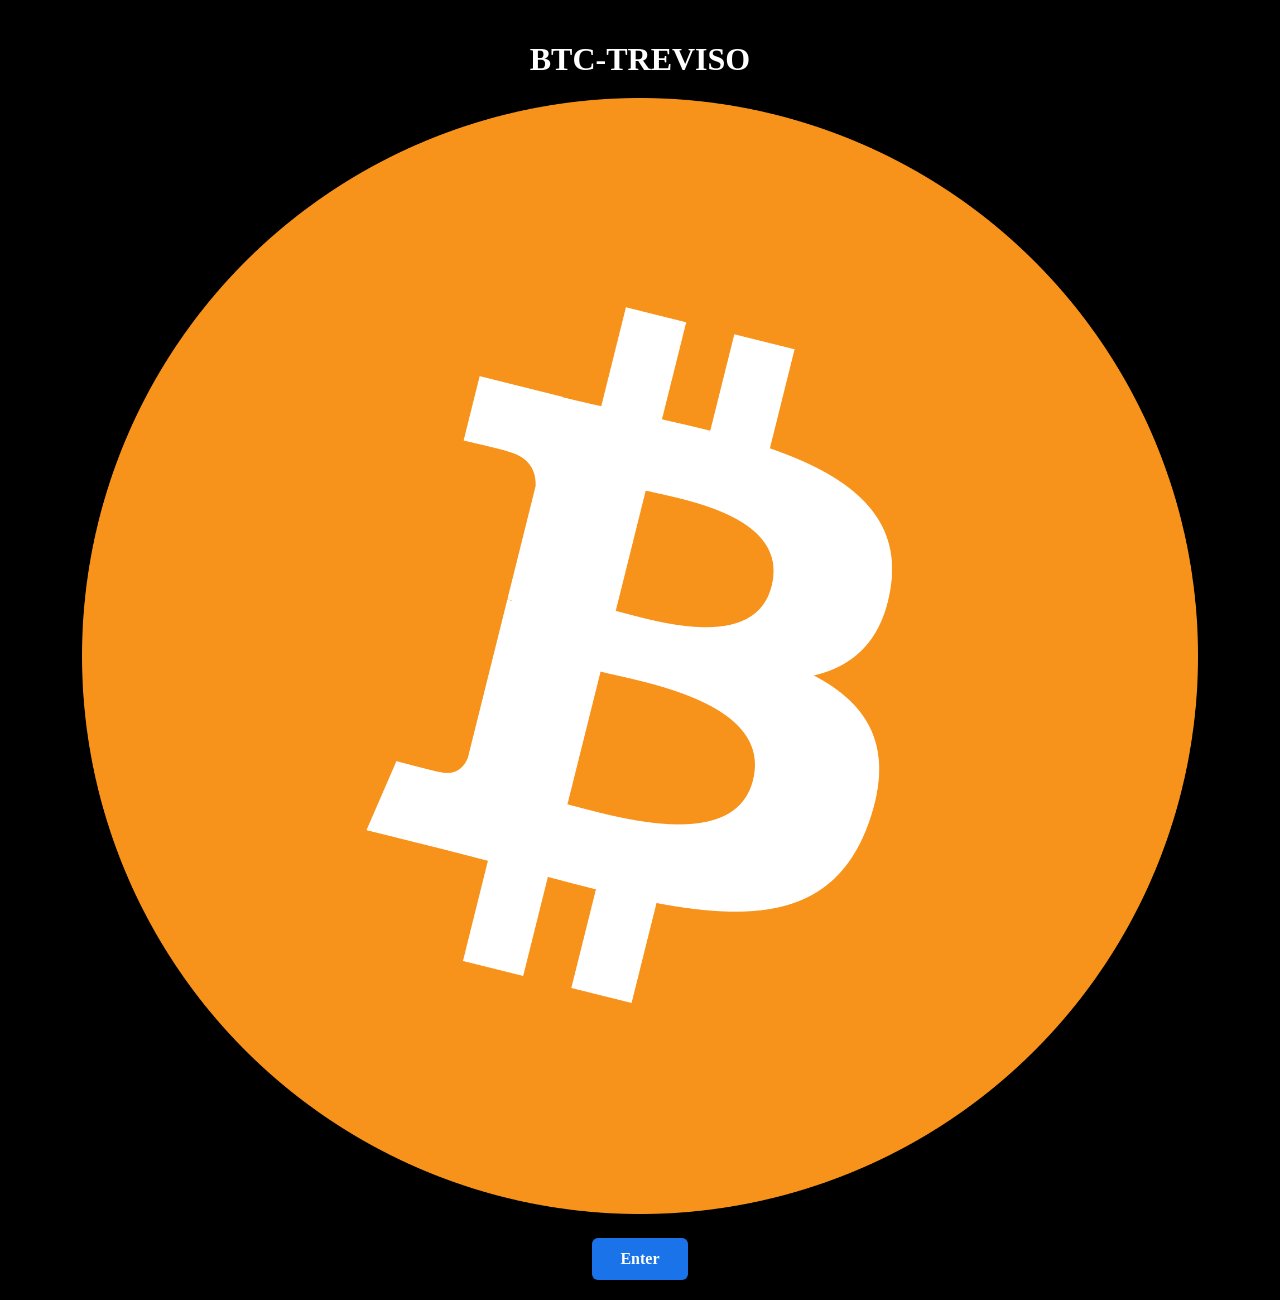
==== index.html @ 6cca7c6c "Fix link case sensitivity in index.html" ====
<!DOCTYPE html>
<html>
<head>
  <meta http-equiv="content-type" content="text/html; charset=UTF-8">
  <meta name="viewport" content="width=device-width, initial-scale=1.0">
  <title>index</title>
  <style>
    body {
      background-color: black;
      display: flex;
      flex-direction: column; /* Stack items vertically on smaller screens */
      justify-content: center;
      align-items: center;
      min-height: 100vh;
      margin: 0;
      padding: 20px; /* Add some padding for better mobile viewing */
      box-sizing: border-box; /* Include padding in element's total width and height */
      text-align: center; /* Center text content */
    }
    h1 {
      color: white;
      margin-bottom: 20px; /* Add some space between heading and image */
    }
    img {
      max-width: 90%; /* Ensure the image doesn't overflow on smaller screens */
      height: auto; /* Maintain aspect ratio */
    }

    /* Enter button styles */
    .enter-button {
      display: inline-block;
      margin-top: 24px;
      padding: 12px 28px;
      background-color: #1a73e8;
      color: #ffffff;
      text-decoration: none;
      font-weight: 600;
      border-radius: 6px;
      border: 0;
      cursor: pointer;
      transition: background-color 0.15s ease;
    }
    .enter-button:hover,
    .enter-button:focus {
      background-color: #155ab6;
      outline: none;
    }

    /* Optional: Adjust font size for better readability on smaller screens */
    @media (max-width: 600px) {
      h1 {
        font-size: 1.5em;
      }
      .enter-button {
        padding: 10px 20px;
      }
    }
  </style>
</head>
<body>
  <h1>BTC-TREVISO</h1>
  <img src="index_files/btc-logo.png" alt="BTC Treviso logo" title="btc">

  <!-- Enter button: change href to the page you want to link to -->
  <a href="Bitcoiners.Guide.html" class="enter-button" role="button" aria-label="Enter site">Enter</a>
</body>
</html>
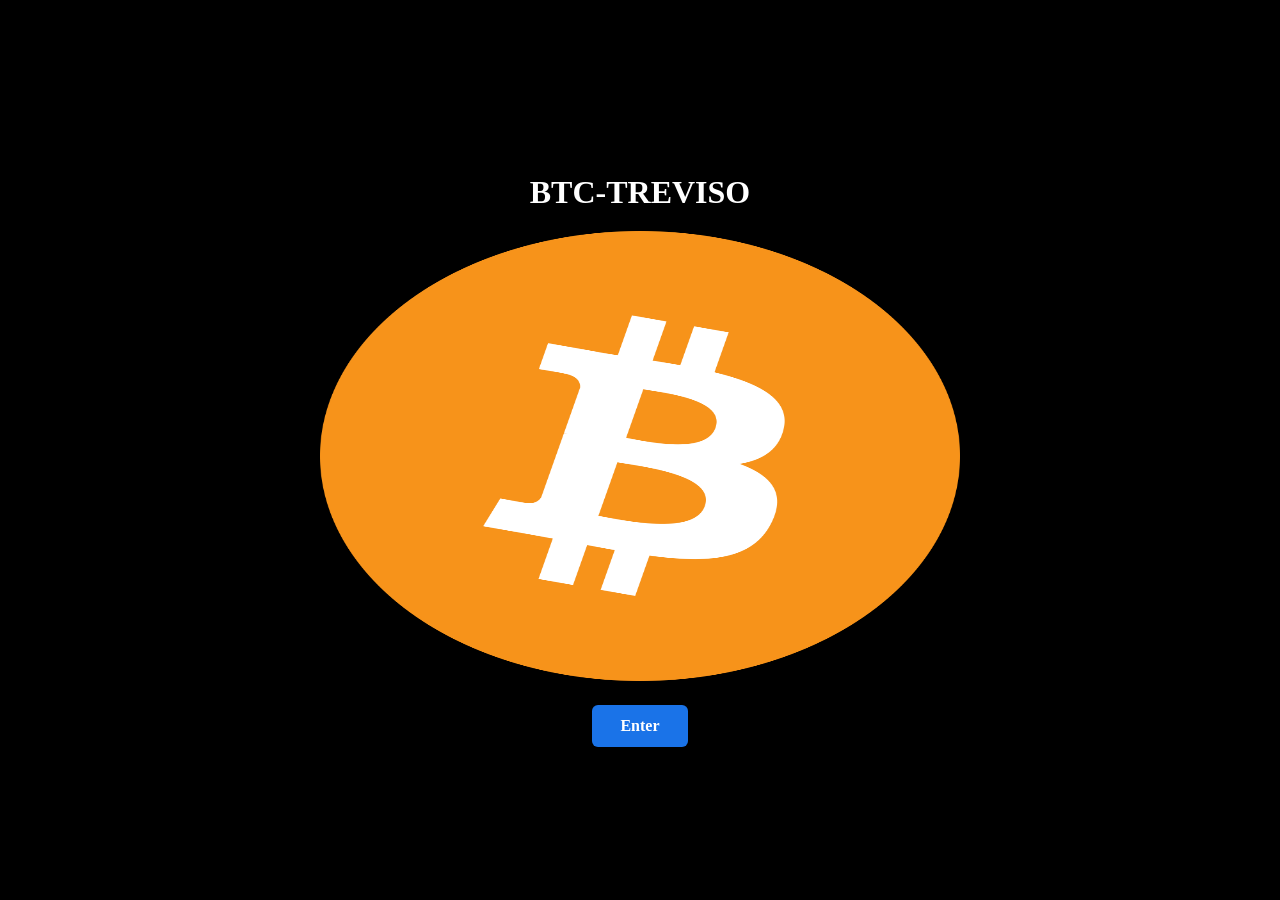
==== commit fc42cdba: "Add files via upload" ====
--- a/index.html
+++ b/index.html
@@ -21,9 +21,14 @@
       color: white;
       margin-bottom: 20px; /* Add some space between heading and image */
     }
+
+    /* Make the image occupy half of the viewport width (metà del viewport) */
     img {
-      max-width: 90%; /* Ensure the image doesn't overflow on smaller screens */
-      height: auto; /* Maintain aspect ratio */
+      width: 50vw;      /* Image will be 50% of the viewport width */
+      max-width: 90%;   /* Fallback to avoid overflow on extremely small screens */
+      max-height: 50vh; /* Prevent image from exceeding half the viewport height */
+      height: auto;     /* Maintain aspect ratio */
+      display: block;
     }
 
     /* Enter button styles */
@@ -62,6 +67,6 @@
   <img src="index_files/btc-logo.png" alt="BTC Treviso logo" title="btc">
 
   <!-- Enter button: change href to the page you want to link to -->
-  <a href="Bitcoiners.Guide.html" class="enter-button" role="button" aria-label="Enter site">Enter</a>
+  <a href="/Bitcoiner.Guide.html" class="enter-button" role="button" aria-label="Enter site">Enter</a>
 </body>
-</html>
+</html>
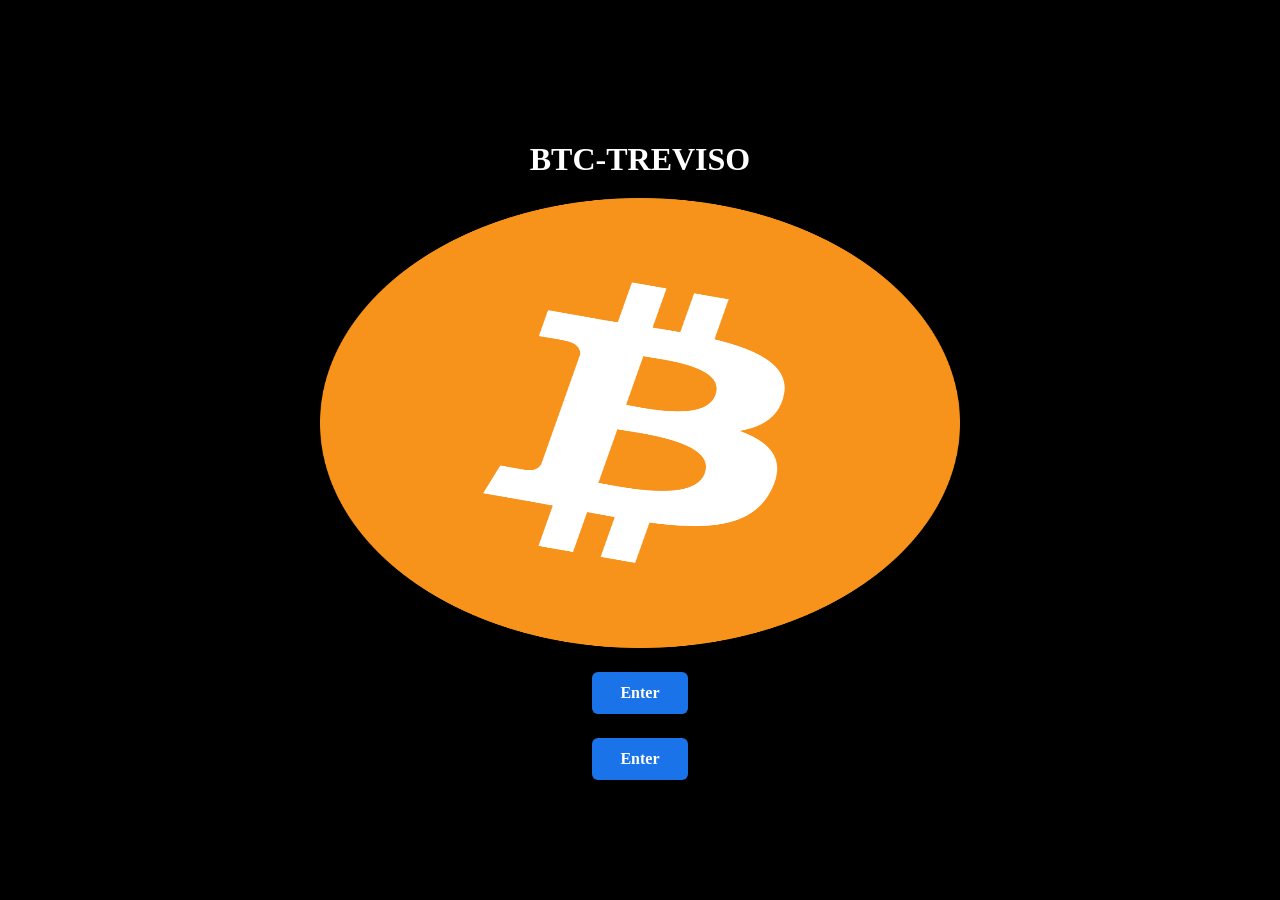
==== commit 59c5eb56: "Fix duplicate enter button in index.html" ====
--- a/index.html
+++ b/index.html
@@ -69,4 +69,9 @@
   <!-- Enter button: change href to the page you want to link to -->
   <a href="/Bitcoiner.Guide.html" class="enter-button" role="button" aria-label="Enter site">Enter</a>
 </body>
-</html>+</html>
+
+  <!-- Enter button: change href to the page you want to link to -->
+  <a href="/Bitcoiner.Guide.html" class="enter-button" role="button" aria-label="Enter site">Enter</a>
+</body>
+</html>
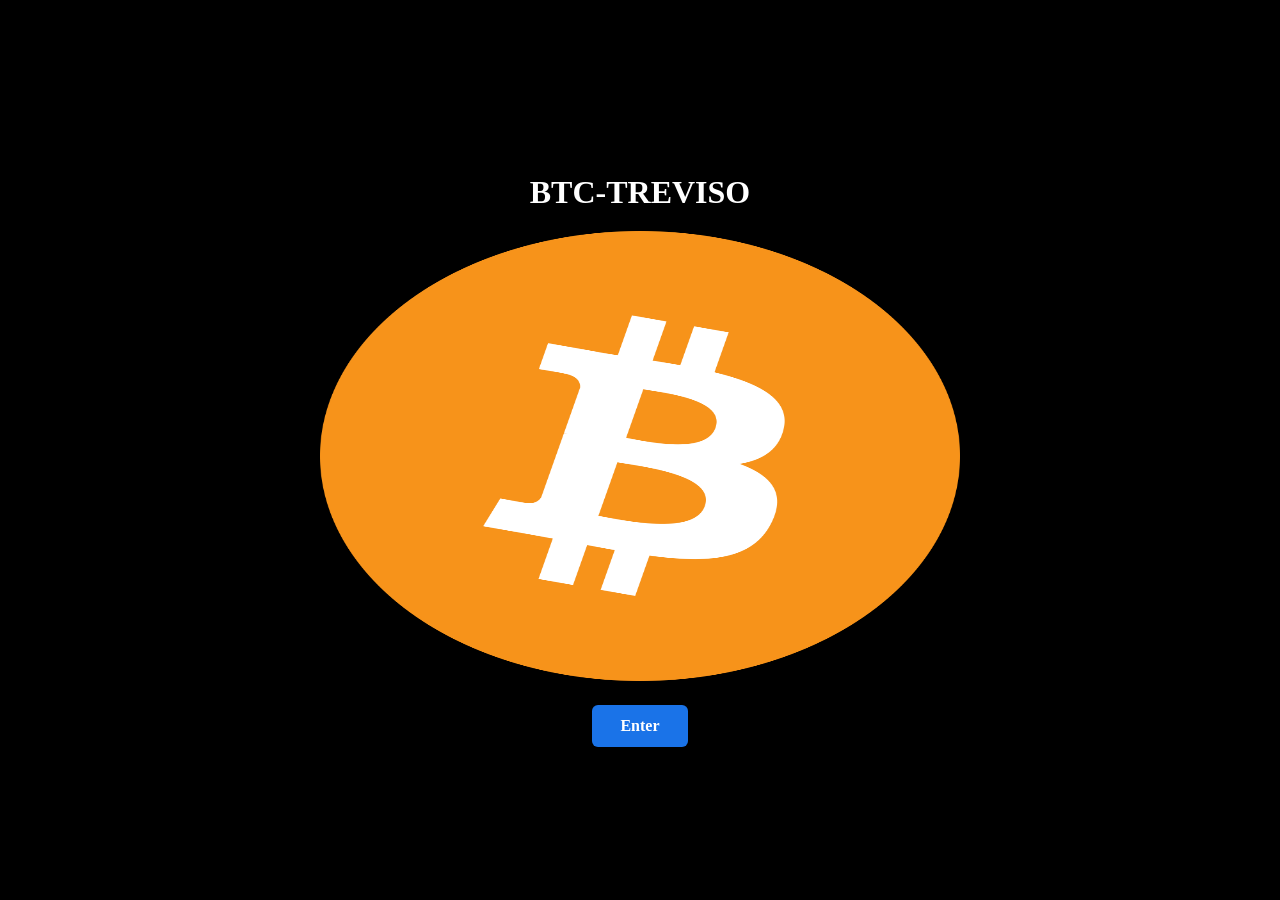
==== commit 24fbe4b2: "Update enter button link to pagelist.html" ====
--- a/index.html
+++ b/index.html
@@ -67,11 +67,7 @@
   <img src="index_files/btc-logo.png" alt="BTC Treviso logo" title="btc">
 
   <!-- Enter button: change href to the page you want to link to -->
-  <a href="/Bitcoiner.Guide.html" class="enter-button" role="button" aria-label="Enter site">Enter</a>
+  <a href="/pagine/pagelist.html" class="enter-button" role="button" aria-label="Enter site">Enter</a>
 </body>
 </html>
 
-  <!-- Enter button: change href to the page you want to link to -->
-  <a href="/Bitcoiner.Guide.html" class="enter-button" role="button" aria-label="Enter site">Enter</a>
-</body>
-</html>
